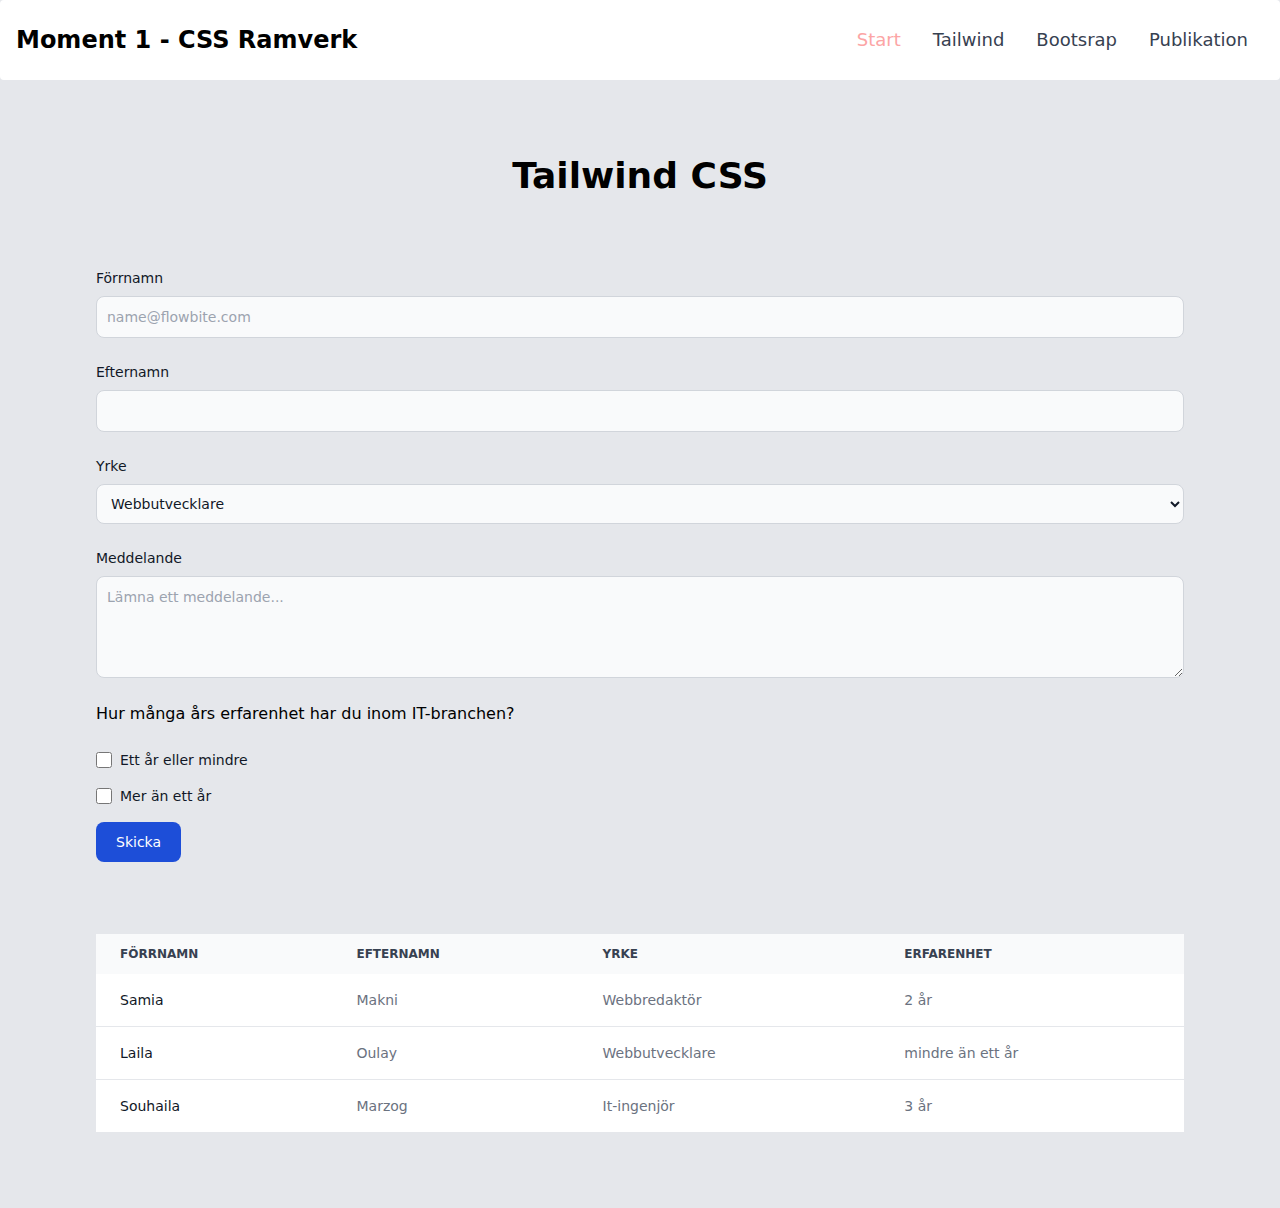
==== src/frameworkone.html @ 3ca2f0fe "css" ====
<!DOCTYPE html>
<html lang="en">

<head>
  <meta charset="UTF-8">
  <meta name="viewport" content="width-device-width, initial-scale-1.0">
  <link rel="stylesheet" href="css/main.css">
  <title>Moment 1 CSS Frameworks</title>

</head>

<body class="bg-gray-200">

  <nav class="bg-white border-gray-200 px-2 sm:px-4 py-2.5 rounded dark:bg-gray-900">
    <div class="container flex flex-wrap justify-between items-center mx-auto">
      <a href="https://flowbite.com/" class="flex items-center">
        <span class="self-center text-2xl font-semibold whitespace-nowrap dark:text-white">Moment 1 - CSS Ramverk</span>
      </a>
      <button data-collapse-toggle="navbar-default" type="button"
        class="inline-flex items-center p-2 ml-3 text-sm text-gray-500 rounded-lg md:hidden hover:bg-gray-100 focus:outline-none focus:ring-2 focus:ring-gray-200 dark:text-gray-400 dark:hover:bg-gray-700 dark:focus:ring-gray-600"
        aria-controls="navbar-default" aria-expanded="false">
        <span class="sr-only">Open main menu</span>
        <svg class="w-6 h-6" aria-hidden="true" fill="currentColor" viewBox="0 0 20 20"
          xmlns="http://www.w3.org/2000/svg">
          <path fill-rule="evenodd"
            d="M3 5a1 1 0 011-1h12a1 1 0 110 2H4a1 1 0 01-1-1zM3 10a1 1 0 011-1h12a1 1 0 110 2H4a1 1 0 01-1-1zM3 15a1 1 0 011-1h12a1 1 0 110 2H4a1 1 0 01-1-1z"
            clip-rule="evenodd"></path>
        </svg>
      </button>
      <div class="hidden w-full md:block md:w-auto" id="navbar-default">
        <ul
          class="flex flex-col p-4 mt-4 bg-gray-50 rounded-lg border border-gray-100 md:flex-row md:space-x-8 md:mt-0 md:text-sm md:font-medium md:border-0 md:bg-white dark:bg-gray-800 md:dark:bg-gray-900 dark:border-gray-700">
          <li>
            <a href="index.html"
              class="text-lg block py-2 pr-4 pl-3 text-white bg-blue-700 rounded md:bg-transparent md:text-red-300 md:p-0 dark:text-white"
              aria-current="page">Start</a>
          </li>
          <li>
            <a href="frameworkone.html"
              class="text-lg block py-2 pr-4 pl-3 text-gray-700 rounded hover:bg-gray-100 md:hover:bg-transparent md:border-0 md:hover:text-blue-700 md:p-0 dark:text-gray-400 md:dark:hover:text-white dark:hover:bg-gray-700 dark:hover:text-white md:dark:hover:bg-transparent">Tailwind</a>
          </li>
          <li>
            <a href="frameworktwo.html"
              class="text-lg block py-2 pr-4 pl-3 text-gray-700 rounded hover:bg-gray-100 md:hover:bg-transparent md:border-0 md:hover:text-blue-700 md:p-0 dark:text-gray-400 md:dark:hover:text-white dark:hover:bg-gray-700 dark:hover:text-white md:dark:hover:bg-transparent">Bootsrap</a>
          </li>
          <li>
            <a href="publication.html"
              class="text-lg block py-2 pr-4 pl-3 text-gray-700 rounded hover:bg-gray-100 md:hover:bg-transparent md:border-0 md:hover:text-blue-700 md:p-0 dark:text-gray-400 md:dark:hover:text-white dark:hover:bg-gray-700 dark:hover:text-white md:dark:hover:bg-transparent">Publikation</a>
          </li>

        </ul>
      </div>
    </div>
  </nav>

  <div class="container bg-white-700 mx-auto px-24 py-8 my-11">

    <h1 class="text-4xl font-bold text-center">Tailwind CSS</h1><br><br><br>
    <!--<p class="px-40 py-9">Testar</p>-->

    <!--Form-->

    <form>
      <div class="mb-6 ">
        <label for="email" class="block mb-2 text-sm font-medium text-gray-900 dark:text-gray-500">Förrnamn</label>
        <input type="email" id="email"
          class="bg-gray-50 border border-gray-300 text-gray-900 text-sm rounded-lg focus:ring-blue-500 focus:border-blue-500 block w-full p-2.5 dark:bg-gray-700 dark:border-gray-600 dark:placeholder-gray-400 dark:text-white dark:focus:ring-blue-500 dark:focus:border-blue-500"
          placeholder="name@flowbite.com" required="">
      </div>
      <div class="mb-6">
        <label for="password" class="block mb-2 text-sm font-medium text-gray-900 dark:text-gray-500">Efternamn</label>
        <input type="password" id="password"
          class="bg-gray-50 border border-gray-300 text-gray-900 text-sm rounded-lg focus:ring-blue-500 focus:border-blue-500 block w-full p-2.5 dark:bg-gray-700 dark:border-gray-600 dark:placeholder-gray-400 dark:text-white dark:focus:ring-blue-500 dark:focus:border-blue-500"
          required="">
      </div>

      <label for="jobs" class="block mb-2 text-sm font-medium text-gray-900 dark:text-gray-500">Yrke</label>
      <select id="jobs"
        class="bg-gray-50 border border-gray-300 text-gray-900 text-sm rounded-lg focus:ring-blue-500 focus:border-blue-500 block w-full p-2.5 dark:bg-gray-700 dark:border-gray-600 dark:placeholder-gray-400 dark:text-white dark:focus:ring-blue-500 dark:focus:border-blue-500">
        <option>Webbutvecklare</option>
        <option>Webbredaktör</option>
        <option>Programmerare</option>
        <option>It-ingenjör</option>
      </select>
      <br>


      <label for="message" class="block mb-2 text-sm font-medium text-gray-900 dark:text-gray-500">Meddelande</label>
      <textarea id="message" rows="4"
        class="block p-2.5 w-full text-sm text-gray-900 bg-gray-50 rounded-lg border border-gray-300 focus:ring-blue-500 focus:border-blue-500 dark:bg-gray-700 dark:border-gray-600 dark:placeholder-gray-400 dark:text-white dark:focus:ring-blue-500 dark:focus:border-blue-500"
        placeholder="Lämna ett meddelande..."></textarea>
      <br>

      <fieldset>
        <legend class="sr-only">Checkbox variants</legend>
        <span>Hur många års erfarenhet har du inom IT-branchen?</span><br><br>

       
        <div class="flex items-center mb-4">
          <input id="checkbox-2" type="checkbox" value=""
            class="w-4 h-4 text-blue-600 bg-gray-100 rounded border-gray-300 focus:ring-blue-500 dark:focus:ring-blue-600 dark:ring-offset-gray-800 focus:ring-2 dark:bg-gray-700 dark:border-gray-600">
          <label for="checkbox-2" class="ml-2 text-sm font-medium text-gray-900 dark:text-gray-300">Ett år eller mindre</label>
        </div>

        <div class="flex items-center mb-4">
          <input id="checkbox-3" type="checkbox" value=""
            class="w-4 h-4 text-blue-600 bg-gray-100 rounded border-gray-300 focus:ring-blue-500 dark:focus:ring-blue-600 dark:ring-offset-gray-800 focus:ring-2 dark:bg-gray-700 dark:border-gray-600">
          <label for="checkbox-3" class="ml-2 text-sm font-medium text-gray-900 dark:text-gray-300">Mer än ett år</label>
        </div>

       
      
      </fieldset>


    

      <button type="submit"
        class="text-white bg-blue-700 hover:bg-blue-800 focus:ring-4 focus:outline-none focus:ring-blue-300 font-medium rounded-lg text-sm w-full sm:w-auto px-5 py-2.5 text-center dark:bg-blue-600 dark:hover:bg-blue-700 dark:focus:ring-blue-800">Skicka</button>
    </form>
    <br><br><br>

    <!--Table-->


    <div class="overflow-x-auto relative">
      <table class="w-full text-sm text-left text-gray-500 dark:text-gray-400">
        <thead class="text-xs text-gray-700 uppercase bg-gray-50 dark:bg-gray-700 dark:text-gray-400">
          <tr>
            <th scope="col" class="py-3 px-6">
              Förrnamn
            </th>
            <th scope="col" class="py-3 px-6">
              Efternamn
            </th>
            <th scope="col" class="py-3 px-6">
              Yrke
            </th>
            <th scope="col" class="py-3 px-6">
              Erfarenhet
            </th>
            
          </tr>
        </thead>
        <tbody>
          <tr class="bg-white border-b dark:bg-gray-800 dark:border-gray-700">
            <th scope="row" class="py-4 px-6 font-medium text-gray-900 whitespace-nowrap dark:text-white">
              Samia
            </th>
            <td class="py-4 px-6">
              Makni
            </td>
            <td class="py-4 px-6">
              Webbredaktör
            </td>
            <td class="py-4 px-6">
              2 år
            </td>
          </tr>
          <tr class="bg-white border-b dark:bg-gray-800 dark:border-gray-700">
            <th scope="row" class="py-4 px-6 font-medium text-gray-900 whitespace-nowrap dark:text-white">
              Laila
            </th>
            <td class="py-4 px-6">
              Oulay
            </td>
            <td class="py-4 px-6">
              Webbutvecklare
            </td>
            <td class="py-4 px-6">
              mindre än ett år
            </td>
          </tr>
          <tr class="bg-white dark:bg-gray-800">
            <th scope="row" class="py-4 px-6 font-medium text-gray-900 whitespace-nowrap dark:text-white">
              Souhaila
            </th>
            <td class="py-4 px-6">
              Marzog
            </td>
            <td class="py-4 px-6">
              It-ingenjör
            </td>
            <td class="py-4 px-6">
              3 år
            </td>
          </tr>
        </tbody>
      </table>
    </div>

  </div>


</body>

</html>
---- src/css/main.css ----
/*
! tailwindcss v3.1.8 | MIT License | https://tailwindcss.com
*/

/*
1. Prevent padding and border from affecting element width. (https://github.com/mozdevs/cssremedy/issues/4)
2. Allow adding a border to an element by just adding a border-width. (https://github.com/tailwindcss/tailwindcss/pull/116)
*/

*,
::before,
::after {
  box-sizing: border-box;
  /* 1 */
  border-width: 0;
  /* 2 */
  border-style: solid;
  /* 2 */
  border-color: #e5e7eb;
  /* 2 */
}

::before,
::after {
  --tw-content: '';
}

/*
1. Use a consistent sensible line-height in all browsers.
2. Prevent adjustments of font size after orientation changes in iOS.
3. Use a more readable tab size.
4. Use the user's configured `sans` font-family by default.
*/

html {
  line-height: 1.5;
  /* 1 */
  -webkit-text-size-adjust: 100%;
  /* 2 */
  -moz-tab-size: 4;
  /* 3 */
  -o-tab-size: 4;
     tab-size: 4;
  /* 3 */
  font-family: ui-sans-serif, system-ui, -apple-system, BlinkMacSystemFont, "Segoe UI", Roboto, "Helvetica Neue", Arial, "Noto Sans", sans-serif, "Apple Color Emoji", "Segoe UI Emoji", "Segoe UI Symbol", "Noto Color Emoji";
  /* 4 */
}

/*
1. Remove the margin in all browsers.
2. Inherit line-height from `html` so users can set them as a class directly on the `html` element.
*/

body {
  margin: 0;
  /* 1 */
  line-height: inherit;
  /* 2 */
}

/*
1. Add the correct height in Firefox.
2. Correct the inheritance of border color in Firefox. (https://bugzilla.mozilla.org/show_bug.cgi?id=190655)
3. Ensure horizontal rules are visible by default.
*/

hr {
  height: 0;
  /* 1 */
  color: inherit;
  /* 2 */
  border-top-width: 1px;
  /* 3 */
}

/*
Add the correct text decoration in Chrome, Edge, and Safari.
*/

abbr:where([title]) {
  -webkit-text-decoration: underline dotted;
          text-decoration: underline dotted;
}

/*
Remove the default font size and weight for headings.
*/

h1,
h2,
h3,
h4,
h5,
h6 {
  font-size: inherit;
  font-weight: inherit;
}

/*
Reset links to optimize for opt-in styling instead of opt-out.
*/

a {
  color: inherit;
  text-decoration: inherit;
}

/*
Add the correct font weight in Edge and Safari.
*/

b,
strong {
  font-weight: bolder;
}

/*
1. Use the user's configured `mono` font family by default.
2. Correct the odd `em` font sizing in all browsers.
*/

code,
kbd,
samp,
pre {
  font-family: ui-monospace, SFMono-Regular, Menlo, Monaco, Consolas, "Liberation Mono", "Courier New", monospace;
  /* 1 */
  font-size: 1em;
  /* 2 */
}

/*
Add the correct font size in all browsers.
*/

small {
  font-size: 80%;
}

/*
Prevent `sub` and `sup` elements from affecting the line height in all browsers.
*/

sub,
sup {
  font-size: 75%;
  line-height: 0;
  position: relative;
  vertical-align: baseline;
}

sub {
  bottom: -0.25em;
}

sup {
  top: -0.5em;
}

/*
1. Remove text indentation from table contents in Chrome and Safari. (https://bugs.chromium.org/p/chromium/issues/detail?id=999088, https://bugs.webkit.org/show_bug.cgi?id=201297)
2. Correct table border color inheritance in all Chrome and Safari. (https://bugs.chromium.org/p/chromium/issues/detail?id=935729, https://bugs.webkit.org/show_bug.cgi?id=195016)
3. Remove gaps between table borders by default.
*/

table {
  text-indent: 0;
  /* 1 */
  border-color: inherit;
  /* 2 */
  border-collapse: collapse;
  /* 3 */
}

/*
1. Change the font styles in all browsers.
2. Remove the margin in Firefox and Safari.
3. Remove default padding in all browsers.
*/

button,
input,
optgroup,
select,
textarea {
  font-family: inherit;
  /* 1 */
  font-size: 100%;
  /* 1 */
  font-weight: inherit;
  /* 1 */
  line-height: inherit;
  /* 1 */
  color: inherit;
  /* 1 */
  margin: 0;
  /* 2 */
  padding: 0;
  /* 3 */
}

/*
Remove the inheritance of text transform in Edge and Firefox.
*/

button,
select {
  text-transform: none;
}

/*
1. Correct the inability to style clickable types in iOS and Safari.
2. Remove default button styles.
*/

button,
[type='button'],
[type='reset'],
[type='submit'] {
  -webkit-appearance: button;
  /* 1 */
  background-color: transparent;
  /* 2 */
  background-image: none;
  /* 2 */
}

/*
Use the modern Firefox focus style for all focusable elements.
*/

:-moz-focusring {
  outline: auto;
}

/*
Remove the additional `:invalid` styles in Firefox. (https://github.com/mozilla/gecko-dev/blob/2f9eacd9d3d995c937b4251a5557d95d494c9be1/layout/style/res/forms.css#L728-L737)
*/

:-moz-ui-invalid {
  box-shadow: none;
}

/*
Add the correct vertical alignment in Chrome and Firefox.
*/

progress {
  vertical-align: baseline;
}

/*
Correct the cursor style of increment and decrement buttons in Safari.
*/

::-webkit-inner-spin-button,
::-webkit-outer-spin-button {
  height: auto;
}

/*
1. Correct the odd appearance in Chrome and Safari.
2. Correct the outline style in Safari.
*/

[type='search'] {
  -webkit-appearance: textfield;
  /* 1 */
  outline-offset: -2px;
  /* 2 */
}

/*
Remove the inner padding in Chrome and Safari on macOS.
*/

::-webkit-search-decoration {
  -webkit-appearance: none;
}

/*
1. Correct the inability to style clickable types in iOS and Safari.
2. Change font properties to `inherit` in Safari.
*/

::-webkit-file-upload-button {
  -webkit-appearance: button;
  /* 1 */
  font: inherit;
  /* 2 */
}

/*
Add the correct display in Chrome and Safari.
*/

summary {
  display: list-item;
}

/*
Removes the default spacing and border for appropriate elements.
*/

blockquote,
dl,
dd,
h1,
h2,
h3,
h4,
h5,
h6,
hr,
figure,
p,
pre {
  margin: 0;
}

fieldset {
  margin: 0;
  padding: 0;
}

legend {
  padding: 0;
}

ol,
ul,
menu {
  list-style: none;
  margin: 0;
  padding: 0;
}

/*
Prevent resizing textareas horizontally by default.
*/

textarea {
  resize: vertical;
}

/*
1. Reset the default placeholder opacity in Firefox. (https://github.com/tailwindlabs/tailwindcss/issues/3300)
2. Set the default placeholder color to the user's configured gray 400 color.
*/

input::-moz-placeholder, textarea::-moz-placeholder {
  opacity: 1;
  /* 1 */
  color: #9ca3af;
  /* 2 */
}

input::placeholder,
textarea::placeholder {
  opacity: 1;
  /* 1 */
  color: #9ca3af;
  /* 2 */
}

/*
Set the default cursor for buttons.
*/

button,
[role="button"] {
  cursor: pointer;
}

/*
Make sure disabled buttons don't get the pointer cursor.
*/

:disabled {
  cursor: default;
}

/*
1. Make replaced elements `display: block` by default. (https://github.com/mozdevs/cssremedy/issues/14)
2. Add `vertical-align: middle` to align replaced elements more sensibly by default. (https://github.com/jensimmons/cssremedy/issues/14#issuecomment-634934210)
   This can trigger a poorly considered lint error in some tools but is included by design.
*/

img,
svg,
video,
canvas,
audio,
iframe,
embed,
object {
  display: block;
  /* 1 */
  vertical-align: middle;
  /* 2 */
}

/*
Constrain images and videos to the parent width and preserve their intrinsic aspect ratio. (https://github.com/mozdevs/cssremedy/issues/14)
*/

img,
video {
  max-width: 100%;
  height: auto;
}

*, ::before, ::after {
  --tw-border-spacing-x: 0;
  --tw-border-spacing-y: 0;
  --tw-translate-x: 0;
  --tw-translate-y: 0;
  --tw-rotate: 0;
  --tw-skew-x: 0;
  --tw-skew-y: 0;
  --tw-scale-x: 1;
  --tw-scale-y: 1;
  --tw-pan-x:  ;
  --tw-pan-y:  ;
  --tw-pinch-zoom:  ;
  --tw-scroll-snap-strictness: proximity;
  --tw-ordinal:  ;
  --tw-slashed-zero:  ;
  --tw-numeric-figure:  ;
  --tw-numeric-spacing:  ;
  --tw-numeric-fraction:  ;
  --tw-ring-inset:  ;
  --tw-ring-offset-width: 0px;
  --tw-ring-offset-color: #fff;
  --tw-ring-color: rgb(59 130 246 / 0.5);
  --tw-ring-offset-shadow: 0 0 #0000;
  --tw-ring-shadow: 0 0 #0000;
  --tw-shadow: 0 0 #0000;
  --tw-shadow-colored: 0 0 #0000;
  --tw-blur:  ;
  --tw-brightness:  ;
  --tw-contrast:  ;
  --tw-grayscale:  ;
  --tw-hue-rotate:  ;
  --tw-invert:  ;
  --tw-saturate:  ;
  --tw-sepia:  ;
  --tw-drop-shadow:  ;
  --tw-backdrop-blur:  ;
  --tw-backdrop-brightness:  ;
  --tw-backdrop-contrast:  ;
  --tw-backdrop-grayscale:  ;
  --tw-backdrop-hue-rotate:  ;
  --tw-backdrop-invert:  ;
  --tw-backdrop-opacity:  ;
  --tw-backdrop-saturate:  ;
  --tw-backdrop-sepia:  ;
}

::-webkit-backdrop {
  --tw-border-spacing-x: 0;
  --tw-border-spacing-y: 0;
  --tw-translate-x: 0;
  --tw-translate-y: 0;
  --tw-rotate: 0;
  --tw-skew-x: 0;
  --tw-skew-y: 0;
  --tw-scale-x: 1;
  --tw-scale-y: 1;
  --tw-pan-x:  ;
  --tw-pan-y:  ;
  --tw-pinch-zoom:  ;
  --tw-scroll-snap-strictness: proximity;
  --tw-ordinal:  ;
  --tw-slashed-zero:  ;
  --tw-numeric-figure:  ;
  --tw-numeric-spacing:  ;
  --tw-numeric-fraction:  ;
  --tw-ring-inset:  ;
  --tw-ring-offset-width: 0px;
  --tw-ring-offset-color: #fff;
  --tw-ring-color: rgb(59 130 246 / 0.5);
  --tw-ring-offset-shadow: 0 0 #0000;
  --tw-ring-shadow: 0 0 #0000;
  --tw-shadow: 0 0 #0000;
  --tw-shadow-colored: 0 0 #0000;
  --tw-blur:  ;
  --tw-brightness:  ;
  --tw-contrast:  ;
  --tw-grayscale:  ;
  --tw-hue-rotate:  ;
  --tw-invert:  ;
  --tw-saturate:  ;
  --tw-sepia:  ;
  --tw-drop-shadow:  ;
  --tw-backdrop-blur:  ;
  --tw-backdrop-brightness:  ;
  --tw-backdrop-contrast:  ;
  --tw-backdrop-grayscale:  ;
  --tw-backdrop-hue-rotate:  ;
  --tw-backdrop-invert:  ;
  --tw-backdrop-opacity:  ;
  --tw-backdrop-saturate:  ;
  --tw-backdrop-sepia:  ;
}

::backdrop {
  --tw-border-spacing-x: 0;
  --tw-border-spacing-y: 0;
  --tw-translate-x: 0;
  --tw-translate-y: 0;
  --tw-rotate: 0;
  --tw-skew-x: 0;
  --tw-skew-y: 0;
  --tw-scale-x: 1;
  --tw-scale-y: 1;
  --tw-pan-x:  ;
  --tw-pan-y:  ;
  --tw-pinch-zoom:  ;
  --tw-scroll-snap-strictness: proximity;
  --tw-ordinal:  ;
  --tw-slashed-zero:  ;
  --tw-numeric-figure:  ;
  --tw-numeric-spacing:  ;
  --tw-numeric-fraction:  ;
  --tw-ring-inset:  ;
  --tw-ring-offset-width: 0px;
  --tw-ring-offset-color: #fff;
  --tw-ring-color: rgb(59 130 246 / 0.5);
  --tw-ring-offset-shadow: 0 0 #0000;
  --tw-ring-shadow: 0 0 #0000;
  --tw-shadow: 0 0 #0000;
  --tw-shadow-colored: 0 0 #0000;
  --tw-blur:  ;
  --tw-brightness:  ;
  --tw-contrast:  ;
  --tw-grayscale:  ;
  --tw-hue-rotate:  ;
  --tw-invert:  ;
  --tw-saturate:  ;
  --tw-sepia:  ;
  --tw-drop-shadow:  ;
  --tw-backdrop-blur:  ;
  --tw-backdrop-brightness:  ;
  --tw-backdrop-contrast:  ;
  --tw-backdrop-grayscale:  ;
  --tw-backdrop-hue-rotate:  ;
  --tw-backdrop-invert:  ;
  --tw-backdrop-opacity:  ;
  --tw-backdrop-saturate:  ;
  --tw-backdrop-sepia:  ;
}

.container {
  width: 100%;
}

@media (min-width: 640px) {
  .container {
    max-width: 640px;
  }
}

@media (min-width: 768px) {
  .container {
    max-width: 768px;
  }
}

@media (min-width: 1024px) {
  .container {
    max-width: 1024px;
  }
}

@media (min-width: 1280px) {
  .container {
    max-width: 1280px;
  }
}

@media (min-width: 1536px) {
  .container {
    max-width: 1536px;
  }
}

.sr-only {
  position: absolute;
  width: 1px;
  height: 1px;
  padding: 0;
  margin: -1px;
  overflow: hidden;
  clip: rect(0, 0, 0, 0);
  white-space: nowrap;
  border-width: 0;
}

.relative {
  position: relative;
}

.mx-auto {
  margin-left: auto;
  margin-right: auto;
}

.my-11 {
  margin-top: 2.75rem;
  margin-bottom: 2.75rem;
}

.ml-3 {
  margin-left: 0.75rem;
}

.mt-4 {
  margin-top: 1rem;
}

.mb-6 {
  margin-bottom: 1.5rem;
}

.mb-2 {
  margin-bottom: 0.5rem;
}

.mb-4 {
  margin-bottom: 1rem;
}

.ml-2 {
  margin-left: 0.5rem;
}

.block {
  display: block;
}

.flex {
  display: flex;
}

.inline-flex {
  display: inline-flex;
}

.table {
  display: table;
}

.hidden {
  display: none;
}

.h-6 {
  height: 1.5rem;
}

.h-4 {
  height: 1rem;
}

.w-6 {
  width: 1.5rem;
}

.w-full {
  width: 100%;
}

.w-4 {
  width: 1rem;
}

.flex-col {
  flex-direction: column;
}

.flex-wrap {
  flex-wrap: wrap;
}

.items-center {
  align-items: center;
}

.justify-between {
  justify-content: space-between;
}

.self-center {
  align-self: center;
}

.overflow-x-auto {
  overflow-x: auto;
}

.whitespace-nowrap {
  white-space: nowrap;
}

.rounded {
  border-radius: 0.25rem;
}

.rounded-lg {
  border-radius: 0.5rem;
}

.border {
  border-width: 1px;
}

.border-b {
  border-bottom-width: 1px;
}

.border-gray-200 {
  --tw-border-opacity: 1;
  border-color: rgb(229 231 235 / var(--tw-border-opacity));
}

.border-gray-100 {
  --tw-border-opacity: 1;
  border-color: rgb(243 244 246 / var(--tw-border-opacity));
}

.border-gray-300 {
  --tw-border-opacity: 1;
  border-color: rgb(209 213 219 / var(--tw-border-opacity));
}

.bg-gray-200 {
  --tw-bg-opacity: 1;
  background-color: rgb(229 231 235 / var(--tw-bg-opacity));
}

.bg-white {
  --tw-bg-opacity: 1;
  background-color: rgb(255 255 255 / var(--tw-bg-opacity));
}

.bg-gray-50 {
  --tw-bg-opacity: 1;
  background-color: rgb(249 250 251 / var(--tw-bg-opacity));
}

.bg-blue-700 {
  --tw-bg-opacity: 1;
  background-color: rgb(29 78 216 / var(--tw-bg-opacity));
}

.bg-gray-100 {
  --tw-bg-opacity: 1;
  background-color: rgb(243 244 246 / var(--tw-bg-opacity));
}

.p-2 {
  padding: 0.5rem;
}

.p-4 {
  padding: 1rem;
}

.p-2\.5 {
  padding: 0.625rem;
}

.px-2 {
  padding-left: 0.5rem;
  padding-right: 0.5rem;
}

.py-2\.5 {
  padding-top: 0.625rem;
  padding-bottom: 0.625rem;
}

.py-2 {
  padding-top: 0.5rem;
  padding-bottom: 0.5rem;
}

.px-24 {
  padding-left: 6rem;
  padding-right: 6rem;
}

.py-8 {
  padding-top: 2rem;
  padding-bottom: 2rem;
}

.px-40 {
  padding-left: 10rem;
  padding-right: 10rem;
}

.py-9 {
  padding-top: 2.25rem;
  padding-bottom: 2.25rem;
}

.px-5 {
  padding-left: 1.25rem;
  padding-right: 1.25rem;
}

.py-3 {
  padding-top: 0.75rem;
  padding-bottom: 0.75rem;
}

.px-6 {
  padding-left: 1.5rem;
  padding-right: 1.5rem;
}

.py-4 {
  padding-top: 1rem;
  padding-bottom: 1rem;
}

.px-80 {
  padding-left: 20rem;
  padding-right: 20rem;
}

.pr-4 {
  padding-right: 1rem;
}

.pl-3 {
  padding-left: 0.75rem;
}

.text-left {
  text-align: left;
}

.text-center {
  text-align: center;
}

.font-sans {
  font-family: ui-sans-serif, system-ui, -apple-system, BlinkMacSystemFont, "Segoe UI", Roboto, "Helvetica Neue", Arial, "Noto Sans", sans-serif, "Apple Color Emoji", "Segoe UI Emoji", "Segoe UI Symbol", "Noto Color Emoji";
}

.text-2xl {
  font-size: 1.5rem;
  line-height: 2rem;
}

.text-sm {
  font-size: 0.875rem;
  line-height: 1.25rem;
}

.text-lg {
  font-size: 1.125rem;
  line-height: 1.75rem;
}

.text-4xl {
  font-size: 2.25rem;
  line-height: 2.5rem;
}

.text-xs {
  font-size: 0.75rem;
  line-height: 1rem;
}

.font-semibold {
  font-weight: 600;
}

.font-bold {
  font-weight: 700;
}

.font-medium {
  font-weight: 500;
}

.uppercase {
  text-transform: uppercase;
}

.text-gray-500 {
  --tw-text-opacity: 1;
  color: rgb(107 114 128 / var(--tw-text-opacity));
}

.text-white {
  --tw-text-opacity: 1;
  color: rgb(255 255 255 / var(--tw-text-opacity));
}

.text-gray-700 {
  --tw-text-opacity: 1;
  color: rgb(55 65 81 / var(--tw-text-opacity));
}

.text-gray-900 {
  --tw-text-opacity: 1;
  color: rgb(17 24 39 / var(--tw-text-opacity));
}

.text-blue-600 {
  --tw-text-opacity: 1;
  color: rgb(37 99 235 / var(--tw-text-opacity));
}

.caret-lime-900 {
  caret-color: #365314;
}

.hover\:bg-gray-100:hover {
  --tw-bg-opacity: 1;
  background-color: rgb(243 244 246 / var(--tw-bg-opacity));
}

.hover\:bg-blue-800:hover {
  --tw-bg-opacity: 1;
  background-color: rgb(30 64 175 / var(--tw-bg-opacity));
}

.focus\:border-blue-500:focus {
  --tw-border-opacity: 1;
  border-color: rgb(59 130 246 / var(--tw-border-opacity));
}

.focus\:outline-none:focus {
  outline: 2px solid transparent;
  outline-offset: 2px;
}

.focus\:ring-2:focus {
  --tw-ring-offset-shadow: var(--tw-ring-inset) 0 0 0 var(--tw-ring-offset-width) var(--tw-ring-offset-color);
  --tw-ring-shadow: var(--tw-ring-inset) 0 0 0 calc(2px + var(--tw-ring-offset-width)) var(--tw-ring-color);
  box-shadow: var(--tw-ring-offset-shadow), var(--tw-ring-shadow), var(--tw-shadow, 0 0 #0000);
}

.focus\:ring-4:focus {
  --tw-ring-offset-shadow: var(--tw-ring-inset) 0 0 0 var(--tw-ring-offset-width) var(--tw-ring-offset-color);
  --tw-ring-shadow: var(--tw-ring-inset) 0 0 0 calc(4px + var(--tw-ring-offset-width)) var(--tw-ring-color);
  box-shadow: var(--tw-ring-offset-shadow), var(--tw-ring-shadow), var(--tw-shadow, 0 0 #0000);
}

.focus\:ring-gray-200:focus {
  --tw-ring-opacity: 1;
  --tw-ring-color: rgb(229 231 235 / var(--tw-ring-opacity));
}

.focus\:ring-blue-500:focus {
  --tw-ring-opacity: 1;
  --tw-ring-color: rgb(59 130 246 / var(--tw-ring-opacity));
}

.focus\:ring-blue-300:focus {
  --tw-ring-opacity: 1;
  --tw-ring-color: rgb(147 197 253 / var(--tw-ring-opacity));
}

@media (prefers-color-scheme: dark) {
  .dark\:border-gray-700 {
    --tw-border-opacity: 1;
    border-color: rgb(55 65 81 / var(--tw-border-opacity));
  }

  .dark\:border-gray-600 {
    --tw-border-opacity: 1;
    border-color: rgb(75 85 99 / var(--tw-border-opacity));
  }

  .dark\:bg-gray-900 {
    --tw-bg-opacity: 1;
    background-color: rgb(17 24 39 / var(--tw-bg-opacity));
  }

  .dark\:bg-gray-800 {
    --tw-bg-opacity: 1;
    background-color: rgb(31 41 55 / var(--tw-bg-opacity));
  }

  .dark\:bg-gray-700 {
    --tw-bg-opacity: 1;
    background-color: rgb(55 65 81 / var(--tw-bg-opacity));
  }

  .dark\:bg-blue-600 {
    --tw-bg-opacity: 1;
    background-color: rgb(37 99 235 / var(--tw-bg-opacity));
  }

  .dark\:text-white {
    --tw-text-opacity: 1;
    color: rgb(255 255 255 / var(--tw-text-opacity));
  }

  .dark\:text-gray-400 {
    --tw-text-opacity: 1;
    color: rgb(156 163 175 / var(--tw-text-opacity));
  }

  .dark\:text-gray-500 {
    --tw-text-opacity: 1;
    color: rgb(107 114 128 / var(--tw-text-opacity));
  }

  .dark\:text-gray-300 {
    --tw-text-opacity: 1;
    color: rgb(209 213 219 / var(--tw-text-opacity));
  }

  .dark\:placeholder-gray-400::-moz-placeholder {
    --tw-placeholder-opacity: 1;
    color: rgb(156 163 175 / var(--tw-placeholder-opacity));
  }

  .dark\:placeholder-gray-400::placeholder {
    --tw-placeholder-opacity: 1;
    color: rgb(156 163 175 / var(--tw-placeholder-opacity));
  }

  .dark\:ring-offset-gray-800 {
    --tw-ring-offset-color: #1f2937;
  }

  .dark\:hover\:bg-gray-700:hover {
    --tw-bg-opacity: 1;
    background-color: rgb(55 65 81 / var(--tw-bg-opacity));
  }

  .dark\:hover\:bg-blue-700:hover {
    --tw-bg-opacity: 1;
    background-color: rgb(29 78 216 / var(--tw-bg-opacity));
  }

  .dark\:hover\:text-white:hover {
    --tw-text-opacity: 1;
    color: rgb(255 255 255 / var(--tw-text-opacity));
  }

  .dark\:focus\:border-blue-500:focus {
    --tw-border-opacity: 1;
    border-color: rgb(59 130 246 / var(--tw-border-opacity));
  }

  .dark\:focus\:ring-gray-600:focus {
    --tw-ring-opacity: 1;
    --tw-ring-color: rgb(75 85 99 / var(--tw-ring-opacity));
  }

  .dark\:focus\:ring-blue-500:focus {
    --tw-ring-opacity: 1;
    --tw-ring-color: rgb(59 130 246 / var(--tw-ring-opacity));
  }

  .dark\:focus\:ring-blue-600:focus {
    --tw-ring-opacity: 1;
    --tw-ring-color: rgb(37 99 235 / var(--tw-ring-opacity));
  }

  .dark\:focus\:ring-blue-800:focus {
    --tw-ring-opacity: 1;
    --tw-ring-color: rgb(30 64 175 / var(--tw-ring-opacity));
  }
}

@media (min-width: 640px) {
  .sm\:w-auto {
    width: auto;
  }

  .sm\:px-4 {
    padding-left: 1rem;
    padding-right: 1rem;
  }
}

@media (min-width: 768px) {
  .md\:mt-0 {
    margin-top: 0px;
  }

  .md\:block {
    display: block;
  }

  .md\:hidden {
    display: none;
  }

  .md\:w-auto {
    width: auto;
  }

  .md\:flex-row {
    flex-direction: row;
  }

  .md\:space-x-8 > :not([hidden]) ~ :not([hidden]) {
    --tw-space-x-reverse: 0;
    margin-right: calc(2rem * var(--tw-space-x-reverse));
    margin-left: calc(2rem * calc(1 - var(--tw-space-x-reverse)));
  }

  .md\:border-0 {
    border-width: 0px;
  }

  .md\:bg-white {
    --tw-bg-opacity: 1;
    background-color: rgb(255 255 255 / var(--tw-bg-opacity));
  }

  .md\:bg-transparent {
    background-color: transparent;
  }

  .md\:p-0 {
    padding: 0px;
  }

  .md\:text-sm {
    font-size: 0.875rem;
    line-height: 1.25rem;
  }

  .md\:font-medium {
    font-weight: 500;
  }

  .md\:text-red-300 {
    --tw-text-opacity: 1;
    color: rgb(252 165 165 / var(--tw-text-opacity));
  }

  .md\:hover\:bg-transparent:hover {
    background-color: transparent;
  }

  .md\:hover\:text-blue-700:hover {
    --tw-text-opacity: 1;
    color: rgb(29 78 216 / var(--tw-text-opacity));
  }

  @media (prefers-color-scheme: dark) {
    .md\:dark\:bg-gray-900 {
      --tw-bg-opacity: 1;
      background-color: rgb(17 24 39 / var(--tw-bg-opacity));
    }

    .md\:dark\:hover\:bg-transparent:hover {
      background-color: transparent;
    }

    .md\:dark\:hover\:text-white:hover {
      --tw-text-opacity: 1;
      color: rgb(255 255 255 / var(--tw-text-opacity));
    }
  }
}
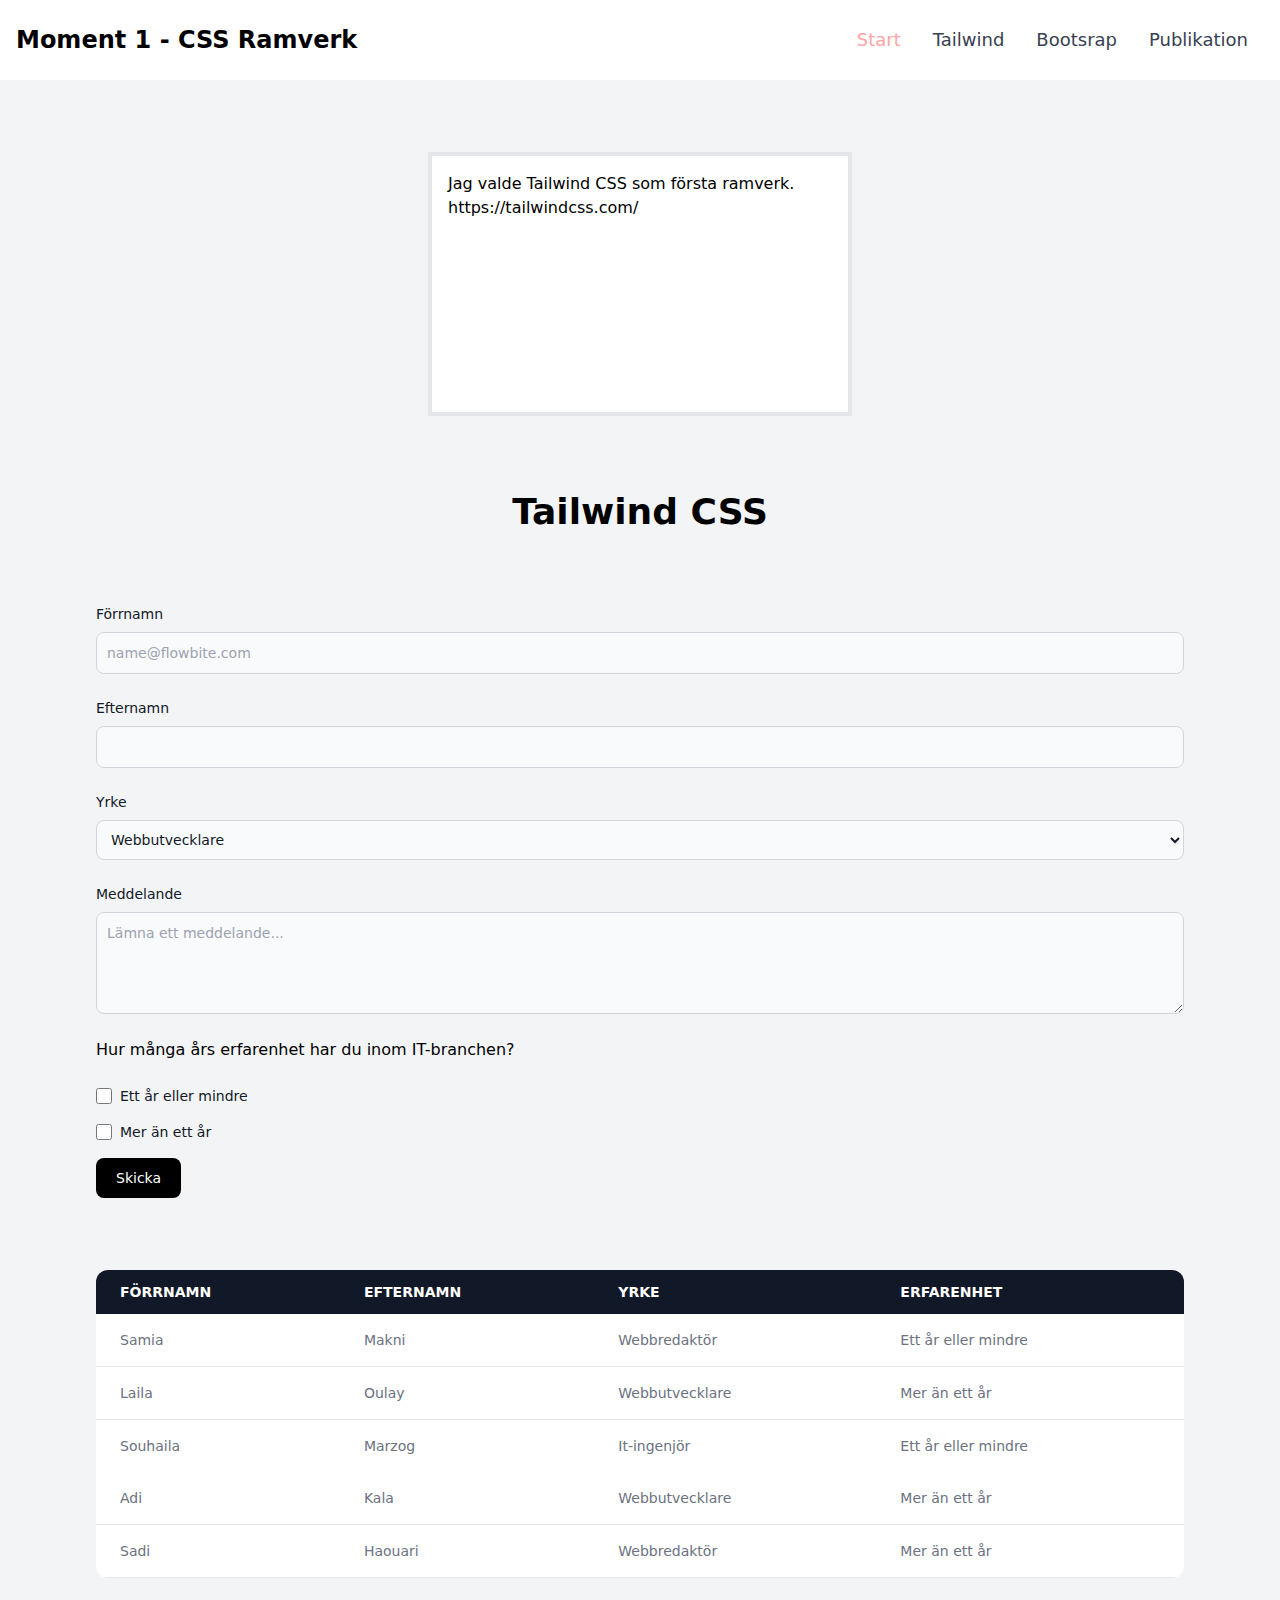
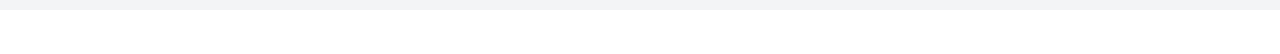
==== commit aae34ee9: "framework one" ====
--- a/src/frameworkone.html
+++ b/src/frameworkone.html
@@ -9,7 +9,6 @@
 
 </head>
 
-<body class="bg-gray-200">
 
   <nav class="bg-white border-gray-200 px-2 sm:px-4 py-2.5 rounded dark:bg-gray-900">
     <div class="container flex flex-wrap justify-between items-center mx-auto">
@@ -52,6 +51,11 @@
       </div>
     </div>
   </nav>
+  <div class="container bg-gray-100">
+   <br><br><br>
+  <div class="box-content h-56 w-96 p-4 border-4 justify-center m-auto bg-white">
+    <p>Jag valde Tailwind CSS som första ramverk. https://tailwindcss.com/</p>
+  </div>
 
   <div class="container bg-white-700 mx-auto px-24 py-8 my-11">
 
@@ -108,24 +112,19 @@
           <label for="checkbox-3" class="ml-2 text-sm font-medium text-gray-900 dark:text-gray-300">Mer än ett år</label>
         </div>
 
-       
-      
       </fieldset>
 
-
-    
-
       <button type="submit"
-        class="text-white bg-blue-700 hover:bg-blue-800 focus:ring-4 focus:outline-none focus:ring-blue-300 font-medium rounded-lg text-sm w-full sm:w-auto px-5 py-2.5 text-center dark:bg-blue-600 dark:hover:bg-blue-700 dark:focus:ring-blue-800">Skicka</button>
+        class="text-white bg-black hover:bg-blue-800 focus:ring-4 focus:outline-none focus:ring-blue-300 font-medium rounded-lg text-sm w-full sm:w-auto px-5 py-2.5 text-center dark:bg-blue-600 dark:hover:bg-blue-700 dark:focus:ring-blue-800">Skicka</button>
     </form>
     <br><br><br>
 
     <!--Table-->
 
 
-    <div class="overflow-x-auto relative">
-      <table class="w-full text-sm text-left text-gray-500 dark:text-gray-400">
-        <thead class="text-xs text-gray-700 uppercase bg-gray-50 dark:bg-gray-700 dark:text-gray-400">
+    <div class="overflow-x-auto relative rounded-xl">
+      <table class="w-full text-sm text-left  text-gray-500 dark:text-gray-400">
+        <thead class="text-ms text-white uppercase bg-gray-900 dark:bg-gray-700 dark:text-gray-400 ">
           <tr>
             <th scope="col" class="py-3 px-6">
               Förrnamn
@@ -144,7 +143,7 @@
         </thead>
         <tbody>
           <tr class="bg-white border-b dark:bg-gray-800 dark:border-gray-700">
-            <th scope="row" class="py-4 px-6 font-medium text-gray-900 whitespace-nowrap dark:text-white">
+            <th scope="row" class="py-4 px-6 font-medium whitespace-nowrap dark:text-white">
               Samia
             </th>
             <td class="py-4 px-6">
@@ -154,11 +153,11 @@
               Webbredaktör
             </td>
             <td class="py-4 px-6">
-              2 år
-            </td>
-          </tr>
-          <tr class="bg-white border-b dark:bg-gray-800 dark:border-gray-700">
-            <th scope="row" class="py-4 px-6 font-medium text-gray-900 whitespace-nowrap dark:text-white">
+              Ett år eller mindre
+            </td>
+          </tr>
+          <tr class="bg-white border-b dark:bg-gray-800 dark:border-gray-700">
+            <th scope="row" class="py-4 px-6 font-medium whitespace-nowrap dark:text-white">
               Laila
             </th>
             <td class="py-4 px-6">
@@ -168,11 +167,11 @@
               Webbutvecklare
             </td>
             <td class="py-4 px-6">
-              mindre än ett år
+              Mer än ett år
             </td>
           </tr>
           <tr class="bg-white dark:bg-gray-800">
-            <th scope="row" class="py-4 px-6 font-medium text-gray-900 whitespace-nowrap dark:text-white">
+            <th scope="row" class="py-4 px-6 font-medium whitespace-nowrap dark:text-white">
               Souhaila
             </th>
             <td class="py-4 px-6">
@@ -182,7 +181,37 @@
               It-ingenjör
             </td>
             <td class="py-4 px-6">
-              3 år
+              Ett år eller mindre
+            </td>
+          </tr>
+
+          <tr class="bg-white border-b dark:bg-gray-800 dark:border-gray-700">
+            <th scope="row" class="py-4 px-6 font-medium whitespace-nowrap dark:text-white">
+              Adi
+            </th>
+            <td class="py-4 px-6">
+              Kala
+            </td>
+            <td class="py-4 px-6">
+              Webbutvecklare
+            </td>
+            <td class="py-4 px-6">
+              Mer än ett år
+            </td>
+          </tr>
+
+          <tr class="bg-white border-b dark:bg-gray-800 dark:border-gray-700">
+            <th scope="row" class="py-4 px-6 font-medium whitespace-nowrap dark:text-white">
+              Sadi
+            </th>
+            <td class="py-4 px-6">
+              Haouari
+            </td>
+            <td class="py-4 px-6">
+              Webbredaktör
+            </td>
+            <td class="py-4 px-6">
+              Mer än ett år
             </td>
           </tr>
         </tbody>
@@ -190,7 +219,7 @@
     </div>
 
   </div>
-
+  </div>
 
 </body>
 
--- a/src/css/main.css
+++ b/src/css/main.css
@@ -601,6 +601,10 @@
   position: relative;
 }
 
+.m-auto {
+  margin: auto;
+}
+
 .mx-auto {
   margin-left: auto;
   margin-right: auto;
@@ -635,6 +639,10 @@
   margin-left: 0.5rem;
 }
 
+.box-content {
+  box-sizing: content-box;
+}
+
 .block {
   display: block;
 }
@@ -663,6 +671,34 @@
   height: 1rem;
 }
 
+.h-32 {
+  height: 8rem;
+}
+
+.h-40 {
+  height: 10rem;
+}
+
+.h-60 {
+  height: 15rem;
+}
+
+.h-44 {
+  height: 11rem;
+}
+
+.h-5 {
+  height: 1.25rem;
+}
+
+.h-52 {
+  height: 13rem;
+}
+
+.h-56 {
+  height: 14rem;
+}
+
 .w-6 {
   width: 1.5rem;
 }
@@ -675,6 +711,30 @@
   width: 1rem;
 }
 
+.w-32 {
+  width: 8rem;
+}
+
+.w-72 {
+  width: 18rem;
+}
+
+.w-40 {
+  width: 10rem;
+}
+
+.w-20 {
+  width: 5rem;
+}
+
+.w-64 {
+  width: 16rem;
+}
+
+.w-96 {
+  width: 24rem;
+}
+
 .flex-col {
   flex-direction: column;
 }
@@ -687,6 +747,10 @@
   align-items: center;
 }
 
+.justify-center {
+  justify-content: center;
+}
+
 .justify-between {
   justify-content: space-between;
 }
@@ -711,8 +775,20 @@
   border-radius: 0.5rem;
 }
 
+.rounded-xl {
+  border-radius: 0.75rem;
+}
+
 .border {
   border-width: 1px;
+}
+
+.border-4 {
+  border-width: 4px;
+}
+
+.border-2 {
+  border-width: 2px;
 }
 
 .border-b {
@@ -757,6 +833,26 @@
 .bg-gray-100 {
   --tw-bg-opacity: 1;
   background-color: rgb(243 244 246 / var(--tw-bg-opacity));
+}
+
+.bg-gray-500 {
+  --tw-bg-opacity: 1;
+  background-color: rgb(107 114 128 / var(--tw-bg-opacity));
+}
+
+.bg-gray-900 {
+  --tw-bg-opacity: 1;
+  background-color: rgb(17 24 39 / var(--tw-bg-opacity));
+}
+
+.bg-black {
+  --tw-bg-opacity: 1;
+  background-color: rgb(0 0 0 / var(--tw-bg-opacity));
+}
+
+.bg-gray-700 {
+  --tw-bg-opacity: 1;
+  background-color: rgb(55 65 81 / var(--tw-bg-opacity));
 }
 
 .p-2 {
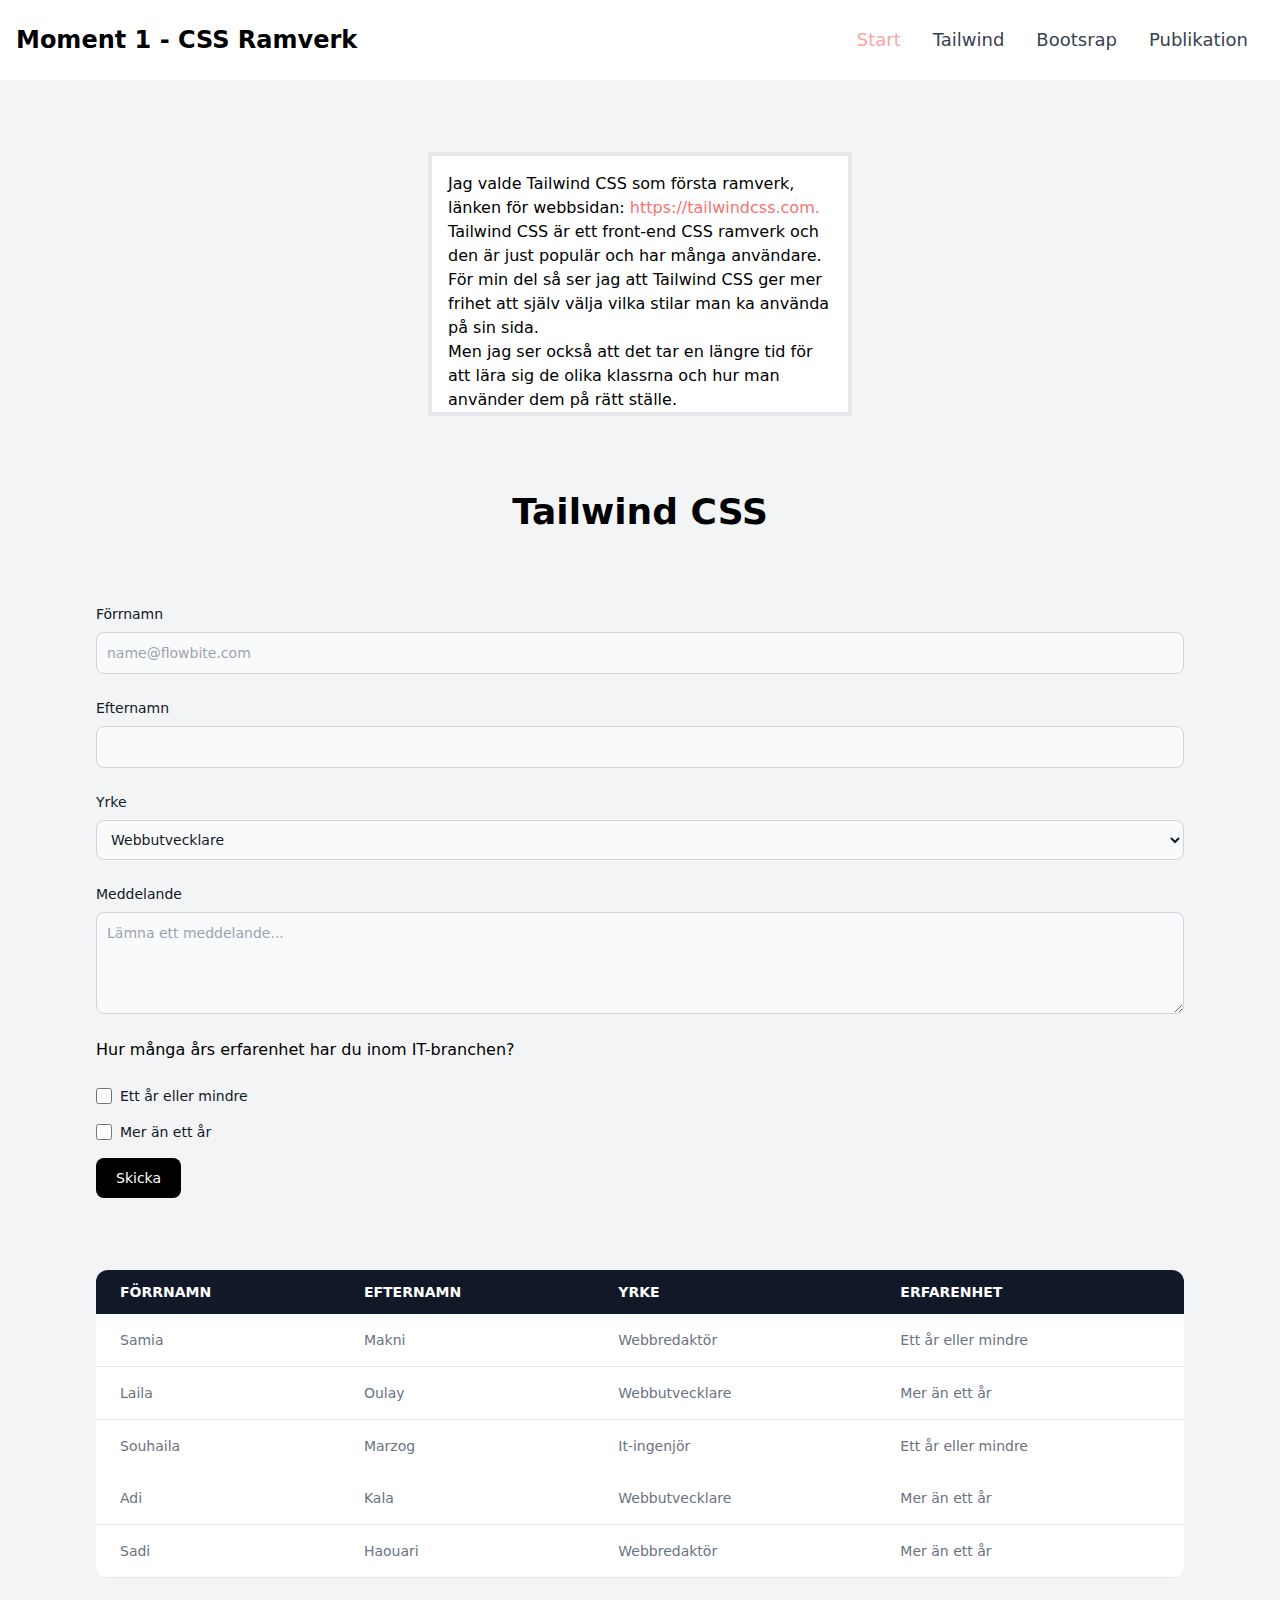
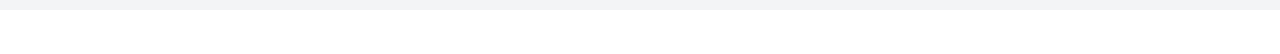
==== commit a880d3aa: "taiwlind css" ====
--- a/src/frameworkone.html
+++ b/src/frameworkone.html
@@ -54,7 +54,9 @@
   <div class="container bg-gray-100">
    <br><br><br>
   <div class="box-content h-56 w-96 p-4 border-4 justify-center m-auto bg-white">
-    <p>Jag valde Tailwind CSS som första ramverk. https://tailwindcss.com/</p>
+    <p>Jag valde Tailwind CSS som första ramverk, länken för webbsidan: <a class="text-red-400" href="https://tailwindcss.com">https://tailwindcss.com.</a></p>
+    <article>Tailwind CSS är ett front-end CSS ramverk och den är just populär och har många användare.<br>För min del så ser jag att Tailwind CSS ger mer frihet att själv välja vilka stilar man ka använda på sin sida.<br>
+    Men jag ser också att det tar en längre tid för att lära sig de olika klassrna och hur man använder dem på rätt ställe.</article>
   </div>
 
   <div class="container bg-white-700 mx-auto px-24 py-8 my-11">
--- a/src/css/main.css
+++ b/src/css/main.css
@@ -667,38 +667,14 @@
   height: 1.5rem;
 }
 
+.h-56 {
+  height: 14rem;
+}
+
 .h-4 {
   height: 1rem;
 }
 
-.h-32 {
-  height: 8rem;
-}
-
-.h-40 {
-  height: 10rem;
-}
-
-.h-60 {
-  height: 15rem;
-}
-
-.h-44 {
-  height: 11rem;
-}
-
-.h-5 {
-  height: 1.25rem;
-}
-
-.h-52 {
-  height: 13rem;
-}
-
-.h-56 {
-  height: 14rem;
-}
-
 .w-6 {
   width: 1.5rem;
 }
@@ -707,34 +683,14 @@
   width: 100%;
 }
 
+.w-96 {
+  width: 24rem;
+}
+
 .w-4 {
   width: 1rem;
 }
 
-.w-32 {
-  width: 8rem;
-}
-
-.w-72 {
-  width: 18rem;
-}
-
-.w-40 {
-  width: 10rem;
-}
-
-.w-20 {
-  width: 5rem;
-}
-
-.w-64 {
-  width: 16rem;
-}
-
-.w-96 {
-  width: 24rem;
-}
-
 .flex-col {
   flex-direction: column;
 }
@@ -785,10 +741,6 @@
 
 .border-4 {
   border-width: 4px;
-}
-
-.border-2 {
-  border-width: 2px;
 }
 
 .border-b {
@@ -810,51 +762,41 @@
   border-color: rgb(209 213 219 / var(--tw-border-opacity));
 }
 
+.bg-white {
+  --tw-bg-opacity: 1;
+  background-color: rgb(255 255 255 / var(--tw-bg-opacity));
+}
+
+.bg-gray-50 {
+  --tw-bg-opacity: 1;
+  background-color: rgb(249 250 251 / var(--tw-bg-opacity));
+}
+
+.bg-blue-700 {
+  --tw-bg-opacity: 1;
+  background-color: rgb(29 78 216 / var(--tw-bg-opacity));
+}
+
+.bg-gray-100 {
+  --tw-bg-opacity: 1;
+  background-color: rgb(243 244 246 / var(--tw-bg-opacity));
+}
+
+.bg-black {
+  --tw-bg-opacity: 1;
+  background-color: rgb(0 0 0 / var(--tw-bg-opacity));
+}
+
+.bg-gray-900 {
+  --tw-bg-opacity: 1;
+  background-color: rgb(17 24 39 / var(--tw-bg-opacity));
+}
+
 .bg-gray-200 {
   --tw-bg-opacity: 1;
   background-color: rgb(229 231 235 / var(--tw-bg-opacity));
 }
 
-.bg-white {
-  --tw-bg-opacity: 1;
-  background-color: rgb(255 255 255 / var(--tw-bg-opacity));
-}
-
-.bg-gray-50 {
-  --tw-bg-opacity: 1;
-  background-color: rgb(249 250 251 / var(--tw-bg-opacity));
-}
-
-.bg-blue-700 {
-  --tw-bg-opacity: 1;
-  background-color: rgb(29 78 216 / var(--tw-bg-opacity));
-}
-
-.bg-gray-100 {
-  --tw-bg-opacity: 1;
-  background-color: rgb(243 244 246 / var(--tw-bg-opacity));
-}
-
-.bg-gray-500 {
-  --tw-bg-opacity: 1;
-  background-color: rgb(107 114 128 / var(--tw-bg-opacity));
-}
-
-.bg-gray-900 {
-  --tw-bg-opacity: 1;
-  background-color: rgb(17 24 39 / var(--tw-bg-opacity));
-}
-
-.bg-black {
-  --tw-bg-opacity: 1;
-  background-color: rgb(0 0 0 / var(--tw-bg-opacity));
-}
-
-.bg-gray-700 {
-  --tw-bg-opacity: 1;
-  background-color: rgb(55 65 81 / var(--tw-bg-opacity));
-}
-
 .p-2 {
   padding: 0.5rem;
 }
@@ -967,11 +909,6 @@
   line-height: 2.5rem;
 }
 
-.text-xs {
-  font-size: 0.75rem;
-  line-height: 1rem;
-}
-
 .font-semibold {
   font-weight: 600;
 }
@@ -1011,6 +948,16 @@
 .text-blue-600 {
   --tw-text-opacity: 1;
   color: rgb(37 99 235 / var(--tw-text-opacity));
+}
+
+.text-red-200 {
+  --tw-text-opacity: 1;
+  color: rgb(254 202 202 / var(--tw-text-opacity));
+}
+
+.text-red-400 {
+  --tw-text-opacity: 1;
+  color: rgb(248 113 113 / var(--tw-text-opacity));
 }
 
 .caret-lime-900 {
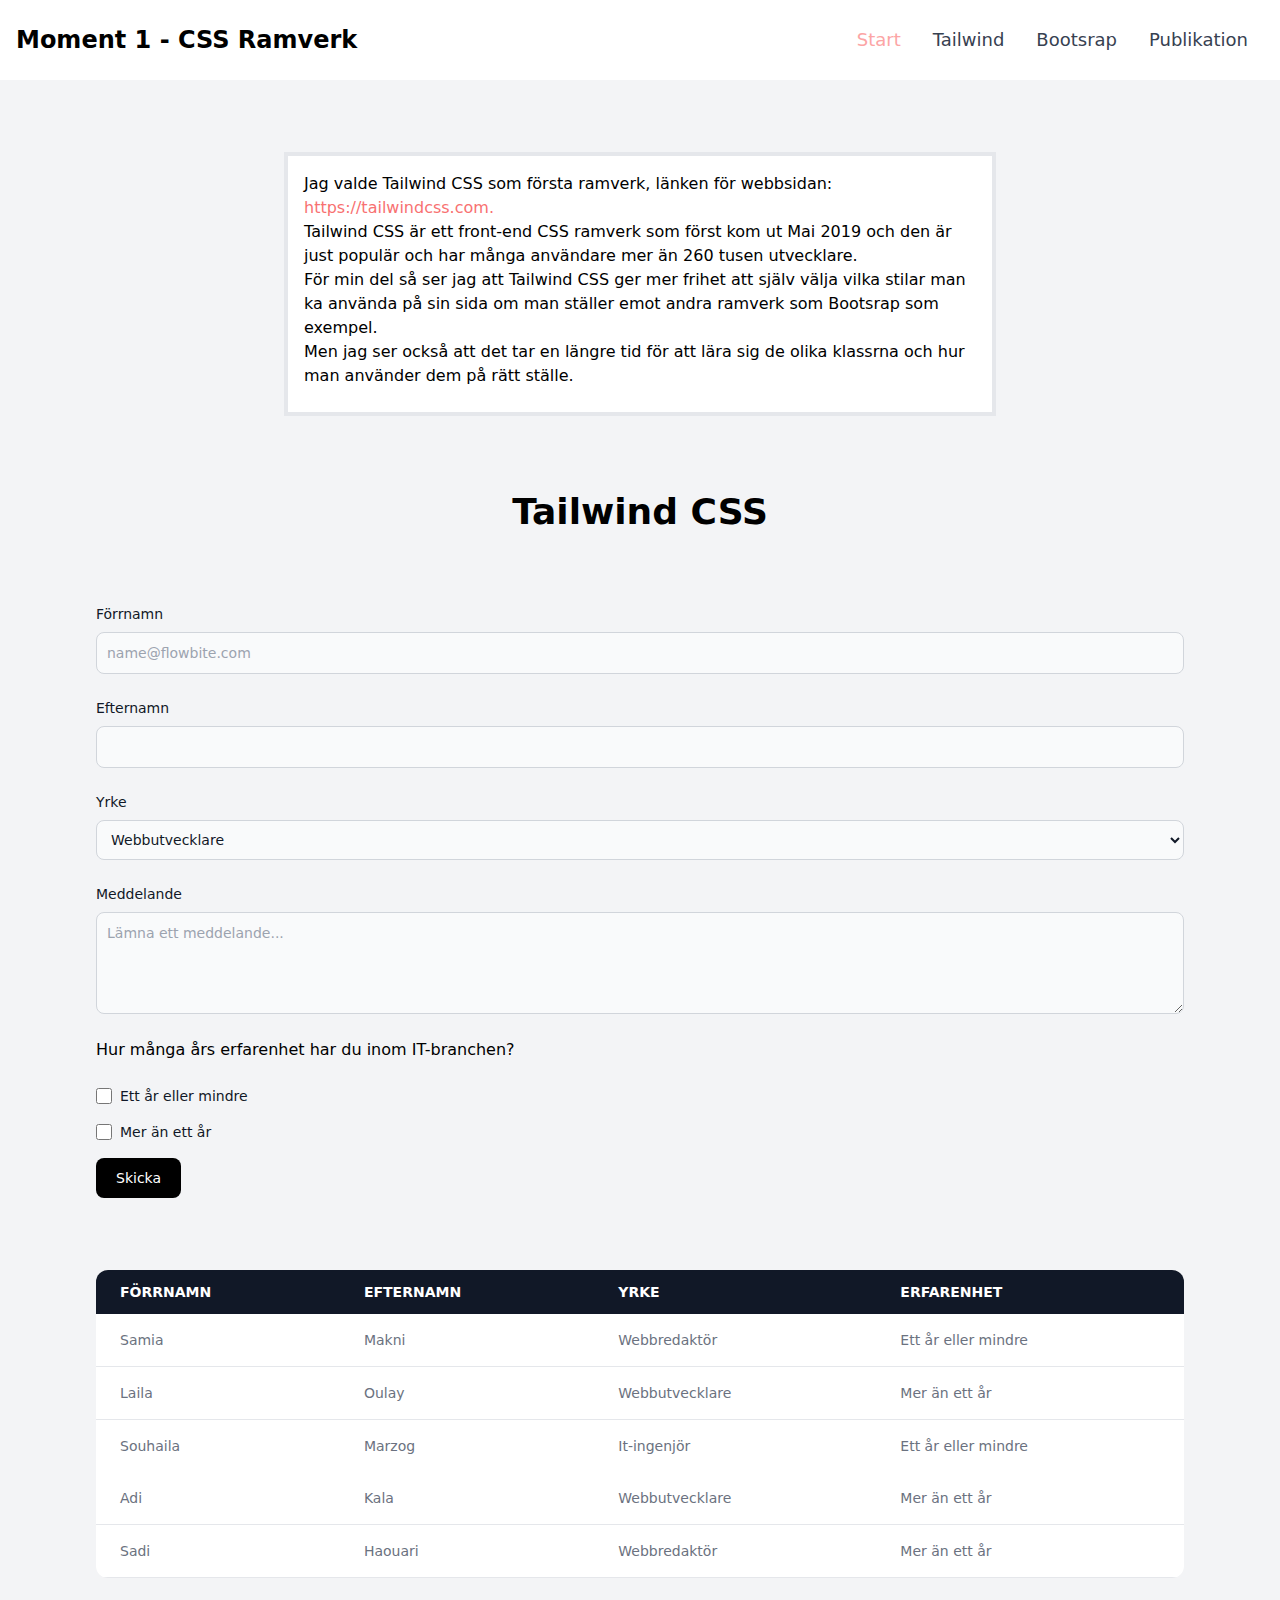
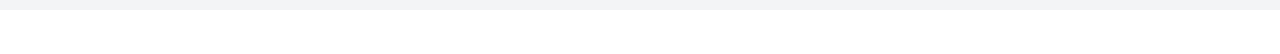
==== commit 30980ff6: "ramverk 1" ====
--- a/src/frameworkone.html
+++ b/src/frameworkone.html
@@ -53,9 +53,9 @@
   </nav>
   <div class="container bg-gray-100">
    <br><br><br>
-  <div class="box-content h-56 w-96 p-4 border-4 justify-center m-auto bg-white">
+  <div class="box-content h-56 max-w-2xl p-4 border-4 justify-center m-auto bg-white">
     <p>Jag valde Tailwind CSS som första ramverk, länken för webbsidan: <a class="text-red-400" href="https://tailwindcss.com">https://tailwindcss.com.</a></p>
-    <article>Tailwind CSS är ett front-end CSS ramverk och den är just populär och har många användare.<br>För min del så ser jag att Tailwind CSS ger mer frihet att själv välja vilka stilar man ka använda på sin sida.<br>
+    <article>Tailwind CSS är ett front-end CSS ramverk som först kom ut Mai 2019 och den är just populär och har många användare mer än 260 tusen utvecklare.<br>För min del så ser jag att Tailwind CSS ger mer frihet att själv välja vilka stilar man ka använda på sin sida om man ställer emot andra ramverk som Bootsrap som exempel.<br>
     Men jag ser också att det tar en längre tid för att lära sig de olika klassrna och hur man använder dem på rätt ställe.</article>
   </div>
 
--- a/src/css/main.css
+++ b/src/css/main.css
@@ -639,6 +639,30 @@
   margin-left: 0.5rem;
 }
 
+.mt-20 {
+  margin-top: 5rem;
+}
+
+.mt-2 {
+  margin-top: 0.5rem;
+}
+
+.mt-5 {
+  margin-top: 1.25rem;
+}
+
+.mt-6 {
+  margin-top: 1.5rem;
+}
+
+.mt-7 {
+  margin-top: 1.75rem;
+}
+
+.mt-8 {
+  margin-top: 2rem;
+}
+
 .box-content {
   box-sizing: content-box;
 }
@@ -689,6 +713,22 @@
 
 .w-4 {
   width: 1rem;
+}
+
+.max-w-5xl {
+  max-width: 64rem;
+}
+
+.max-w-4xl {
+  max-width: 56rem;
+}
+
+.max-w-2xl {
+  max-width: 42rem;
+}
+
+.max-w-3xl {
+  max-width: 48rem;
 }
 
 .flex-col {
@@ -869,12 +909,33 @@
   padding-right: 20rem;
 }
 
+.px-8 {
+  padding-left: 2rem;
+  padding-right: 2rem;
+}
+
 .pr-4 {
   padding-right: 1rem;
 }
 
 .pl-3 {
   padding-left: 0.75rem;
+}
+
+.pt-4 {
+  padding-top: 1rem;
+}
+
+.pt-40 {
+  padding-top: 10rem;
+}
+
+.pt-20 {
+  padding-top: 5rem;
+}
+
+.pt-10 {
+  padding-top: 2.5rem;
 }
 
 .text-left {
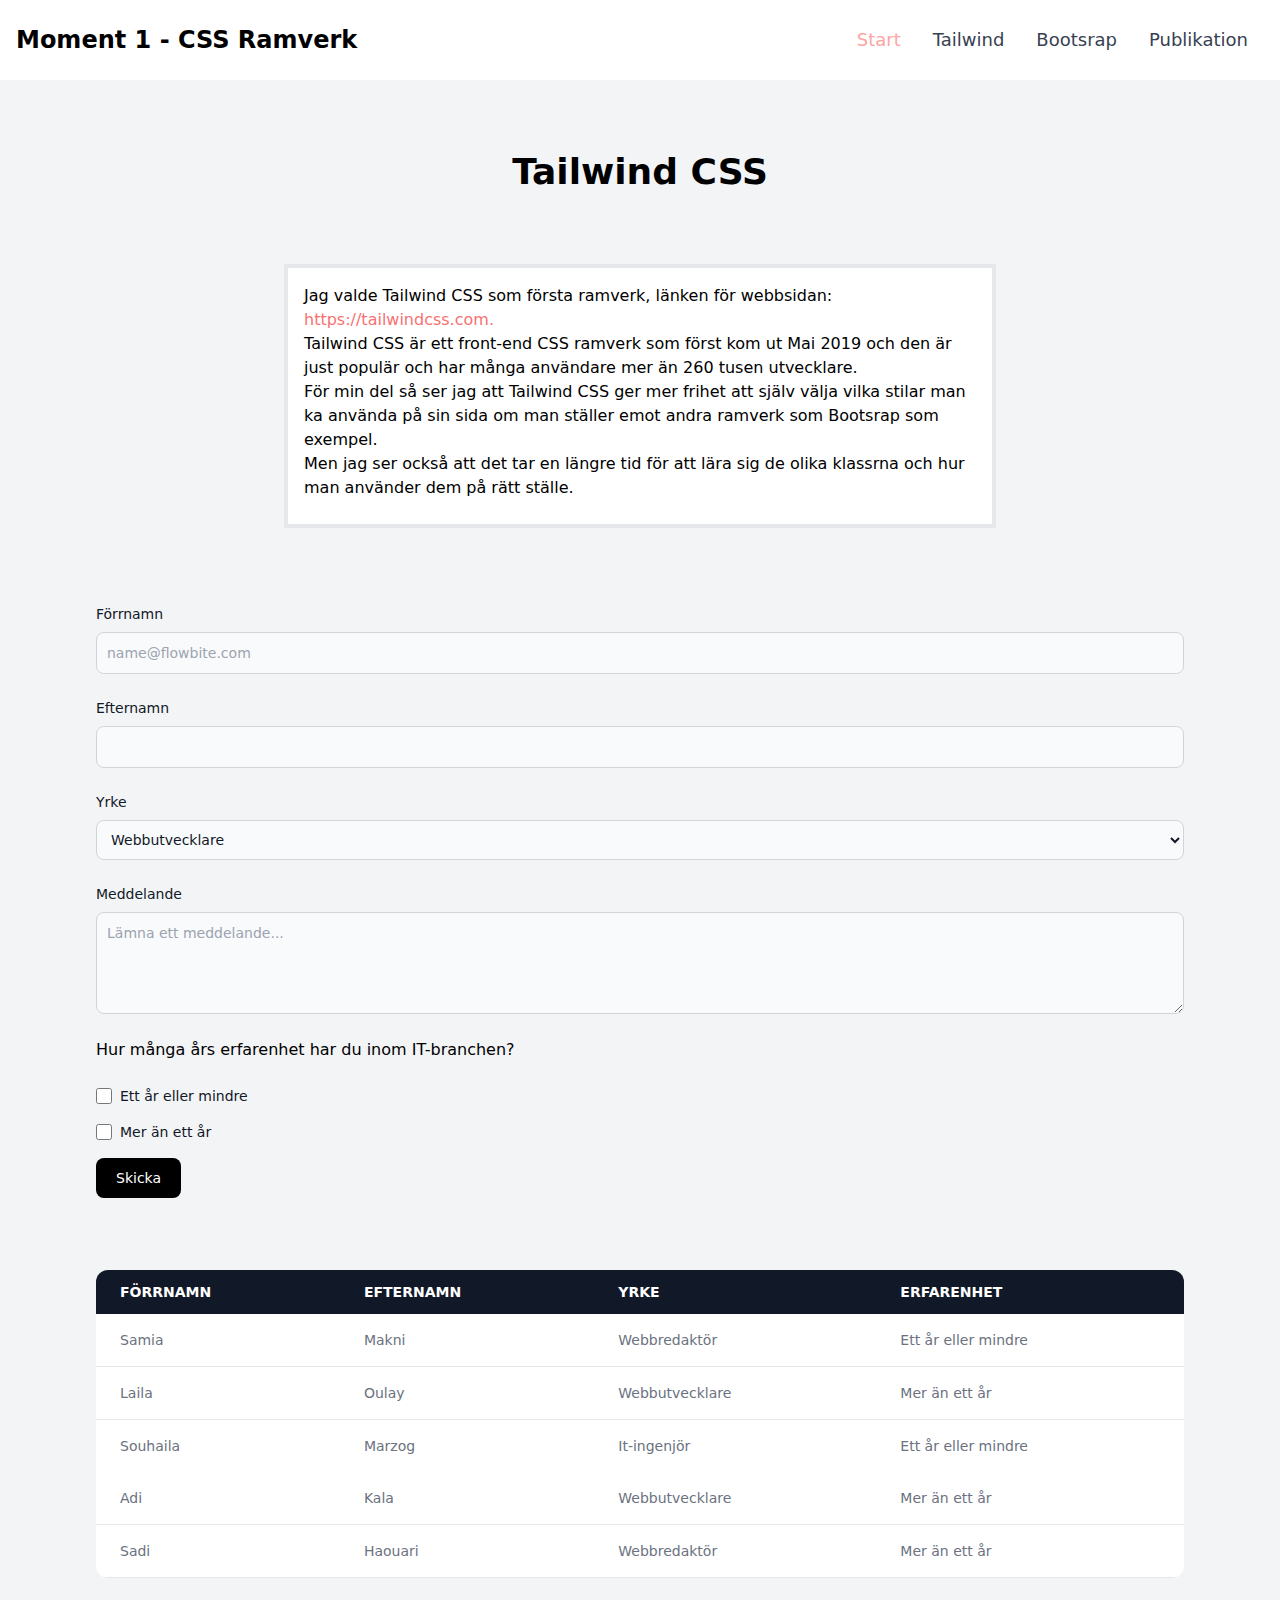
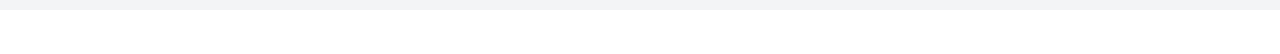
==== commit 544e216b: "footer" ====
--- a/src/frameworkone.html
+++ b/src/frameworkone.html
@@ -53,6 +53,8 @@
   </nav>
   <div class="container bg-gray-100">
    <br><br><br>
+   <h1 class="text-4xl font-bold text-center">Tailwind CSS</h1><br><br><br>
+
   <div class="box-content h-56 max-w-2xl p-4 border-4 justify-center m-auto bg-white">
     <p>Jag valde Tailwind CSS som första ramverk, länken för webbsidan: <a class="text-red-400" href="https://tailwindcss.com">https://tailwindcss.com.</a></p>
     <article>Tailwind CSS är ett front-end CSS ramverk som först kom ut Mai 2019 och den är just populär och har många användare mer än 260 tusen utvecklare.<br>För min del så ser jag att Tailwind CSS ger mer frihet att själv välja vilka stilar man ka använda på sin sida om man ställer emot andra ramverk som Bootsrap som exempel.<br>
@@ -61,7 +63,6 @@
 
   <div class="container bg-white-700 mx-auto px-24 py-8 my-11">
 
-    <h1 class="text-4xl font-bold text-center">Tailwind CSS</h1><br><br><br>
     <!--<p class="px-40 py-9">Testar</p>-->
 
     <!--Form-->
--- a/src/css/main.css
+++ b/src/css/main.css
@@ -837,6 +837,21 @@
   background-color: rgb(229 231 235 / var(--tw-bg-opacity));
 }
 
+.bg-gray-300 {
+  --tw-bg-opacity: 1;
+  background-color: rgb(209 213 219 / var(--tw-bg-opacity));
+}
+
+.bg-gray-700 {
+  --tw-bg-opacity: 1;
+  background-color: rgb(55 65 81 / var(--tw-bg-opacity));
+}
+
+.bg-gray-400 {
+  --tw-bg-opacity: 1;
+  background-color: rgb(156 163 175 / var(--tw-bg-opacity));
+}
+
 .p-2 {
   padding: 0.5rem;
 }
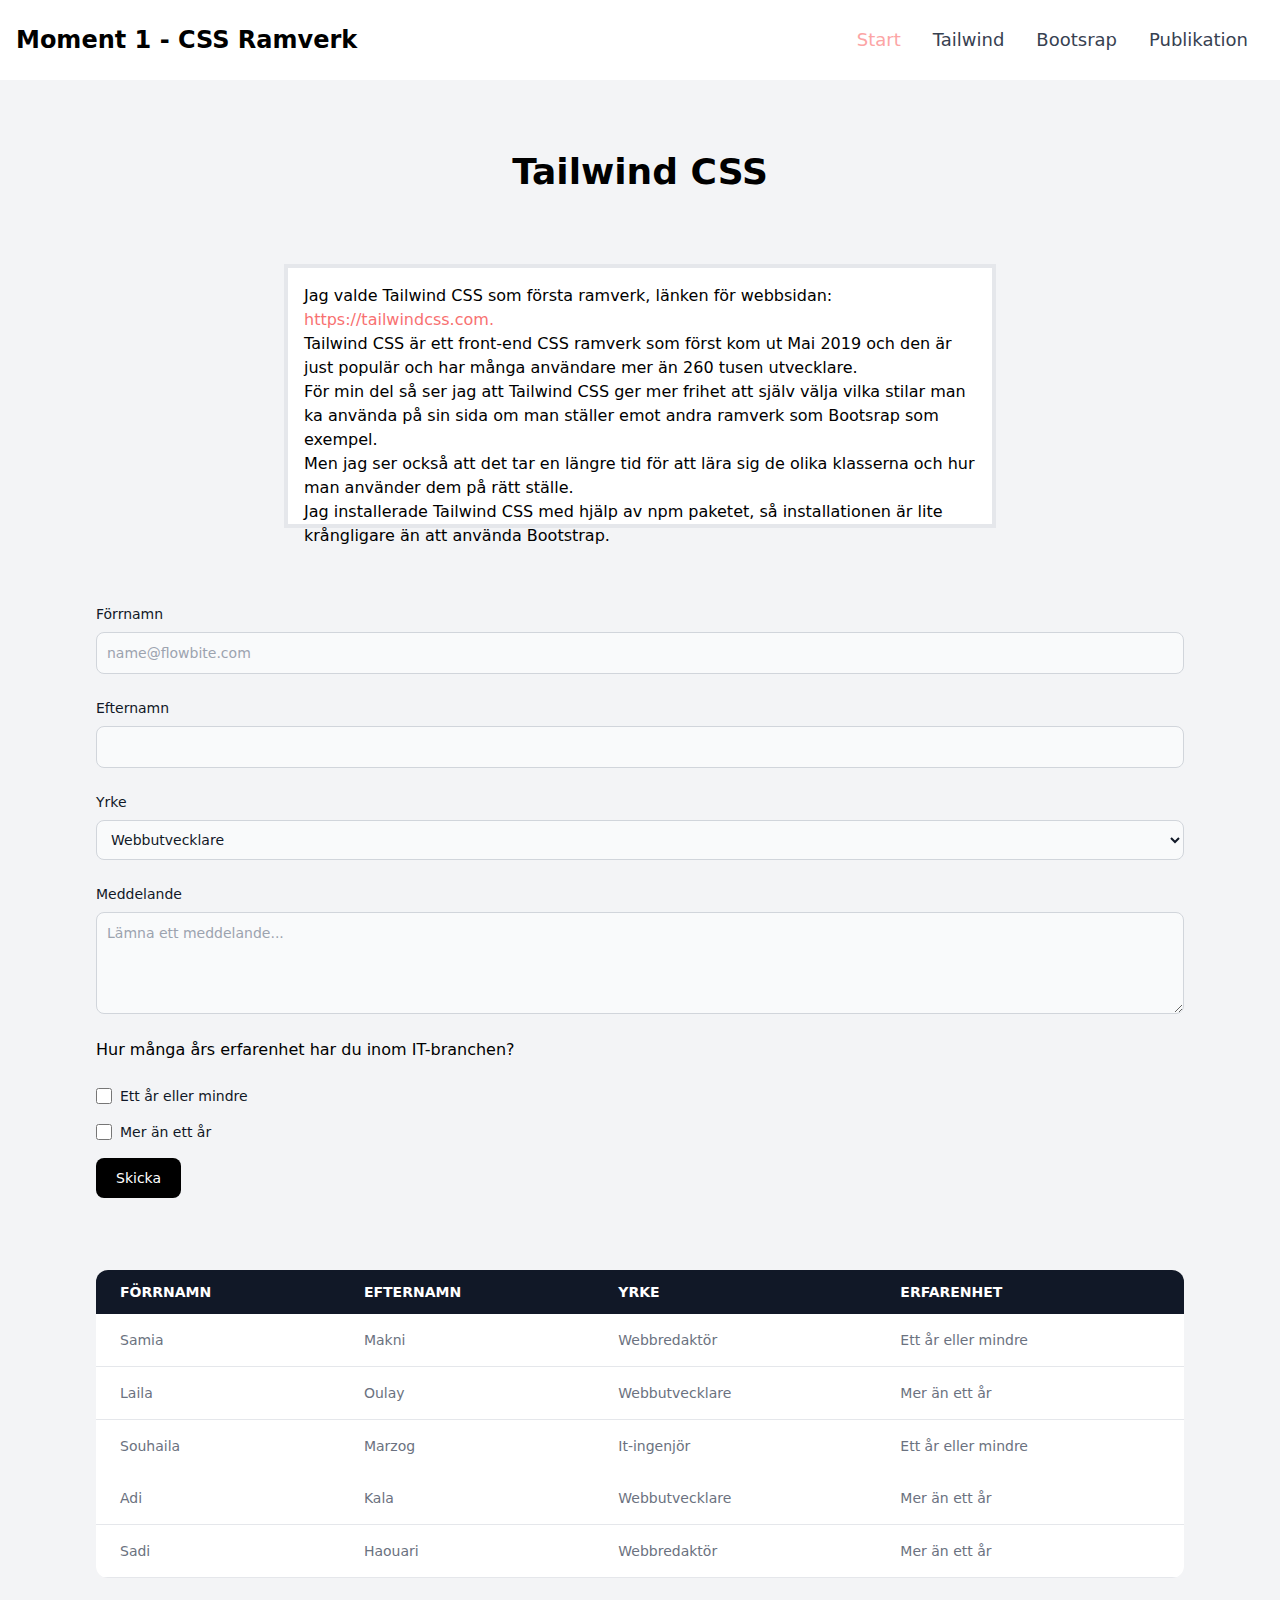
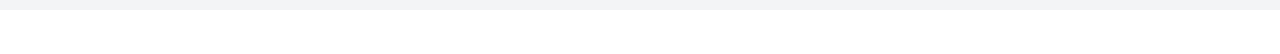
==== commit 7b7d0b35: "two" ====
--- a/src/frameworkone.html
+++ b/src/frameworkone.html
@@ -8,7 +8,7 @@
   <title>Moment 1 CSS Frameworks</title>
 
 </head>
-
+<body>
 
   <nav class="bg-white border-gray-200 px-2 sm:px-4 py-2.5 rounded dark:bg-gray-900">
     <div class="container flex flex-wrap justify-between items-center mx-auto">
@@ -58,7 +58,9 @@
   <div class="box-content h-56 max-w-2xl p-4 border-4 justify-center m-auto bg-white">
     <p>Jag valde Tailwind CSS som första ramverk, länken för webbsidan: <a class="text-red-400" href="https://tailwindcss.com">https://tailwindcss.com.</a></p>
     <article>Tailwind CSS är ett front-end CSS ramverk som först kom ut Mai 2019 och den är just populär och har många användare mer än 260 tusen utvecklare.<br>För min del så ser jag att Tailwind CSS ger mer frihet att själv välja vilka stilar man ka använda på sin sida om man ställer emot andra ramverk som Bootsrap som exempel.<br>
-    Men jag ser också att det tar en längre tid för att lära sig de olika klassrna och hur man använder dem på rätt ställe.</article>
+    Men jag ser också att det tar en längre tid för att lära sig de olika klasserna och hur man använder dem på rätt ställe.<br>
+  Jag installerade Tailwind CSS med hjälp av npm paketet, så installationen är lite krångligare än att använda Bootstrap.
+  </article>
   </div>
 
   <div class="container bg-white-700 mx-auto px-24 py-8 my-11">
--- a/src/css/main.css
+++ b/src/css/main.css
@@ -699,6 +699,34 @@
   height: 1rem;
 }
 
+.h-60 {
+  height: 15rem;
+}
+
+.h-64 {
+  height: 16rem;
+}
+
+.h-72 {
+  height: 18rem;
+}
+
+.h-20 {
+  height: 5rem;
+}
+
+.h-96 {
+  height: 24rem;
+}
+
+.h-80 {
+  height: 20rem;
+}
+
+.max-h-72 {
+  max-height: 18rem;
+}
+
 .w-6 {
   width: 1.5rem;
 }
@@ -715,6 +743,18 @@
   width: 1rem;
 }
 
+.w-44 {
+  width: 11rem;
+}
+
+.w-1\.5 {
+  width: 0.375rem;
+}
+
+.w-1 {
+  width: 0.25rem;
+}
+
 .max-w-5xl {
   max-width: 64rem;
 }
@@ -731,6 +771,22 @@
   max-width: 48rem;
 }
 
+.max-w-sm {
+  max-width: 24rem;
+}
+
+.max-w-md {
+  max-width: 28rem;
+}
+
+.max-w-lg {
+  max-width: 32rem;
+}
+
+.max-w-xl {
+  max-width: 36rem;
+}
+
 .flex-col {
   flex-direction: column;
 }
@@ -773,6 +829,10 @@
 
 .rounded-xl {
   border-radius: 0.75rem;
+}
+
+.rounded-md {
+  border-radius: 0.375rem;
 }
 
 .border {
@@ -864,6 +924,22 @@
   padding: 0.625rem;
 }
 
+.p-3 {
+  padding: 0.75rem;
+}
+
+.p-8 {
+  padding: 2rem;
+}
+
+.p-6 {
+  padding: 1.5rem;
+}
+
+.p-5 {
+  padding: 1.25rem;
+}
+
 .px-2 {
   padding-left: 0.5rem;
   padding-right: 0.5rem;
@@ -959,6 +1035,10 @@
 
 .text-center {
   text-align: center;
+}
+
+.text-justify {
+  text-align: justify;
 }
 
 .font-sans {
